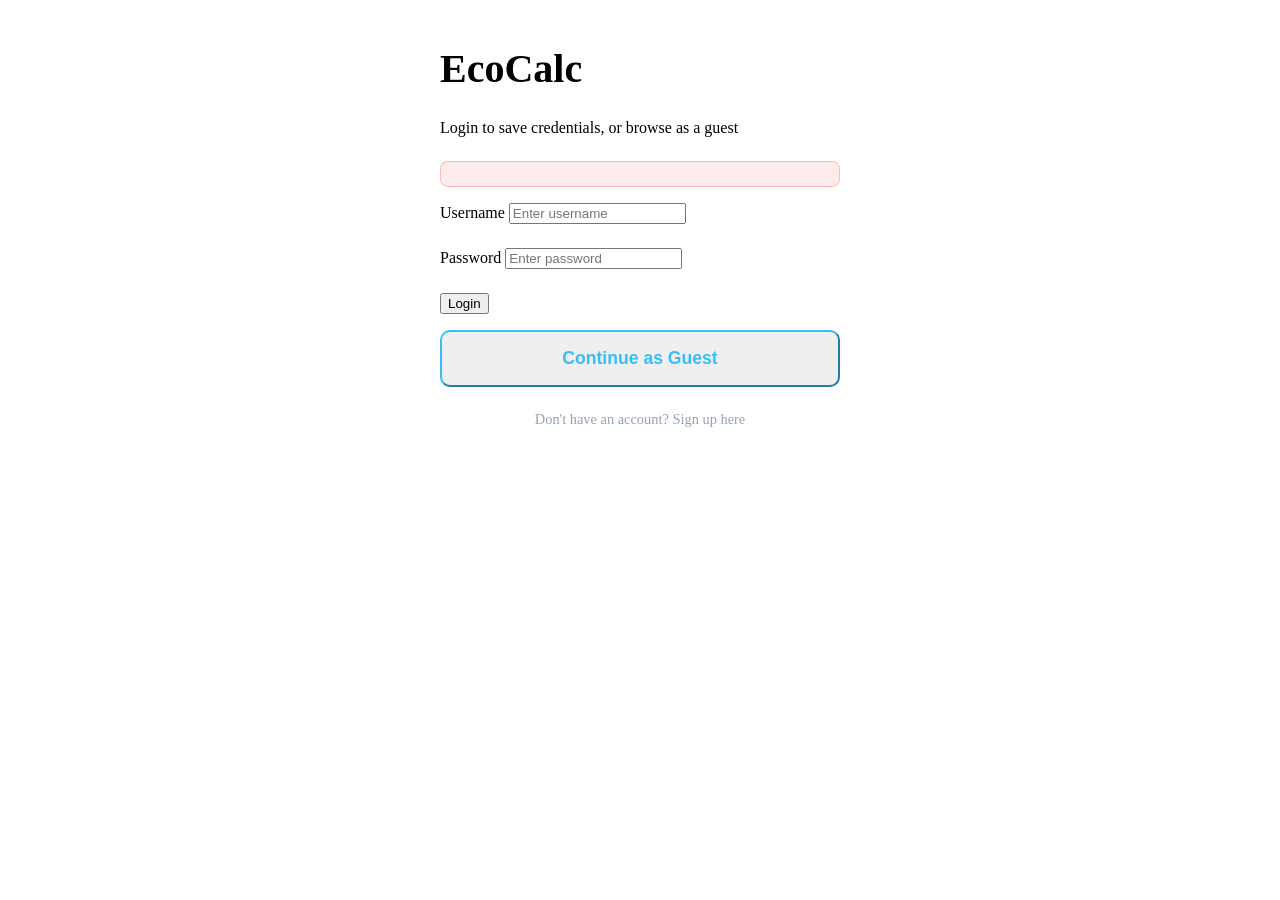
==== login.html @ e7122d2a "Initial upload" ====
<!DOCTYPE html>
<html lang="en">
<head>
    <meta charset="UTF-8">
    <meta name="viewport" content="width=device-width, initial-scale=1.0">
    <title>EcoCalc - Login</title>
    <link href="https://fonts.googleapis.com/css2?family=Outfit:wght@300;400;600;700&display=swap" rel="stylesheet">
    <link rel="stylesheet" href="static/css/style.css">
    <style>
        .login-container {
            max-width: 400px;
            margin: 0 auto;
            margin-top: 5vh;
        }
        .error-message {
            color: #ef4444;
            background: rgba(239, 68, 68, 0.1);
            border: 1px solid rgba(239, 68, 68, 0.3);
            padding: 0.75rem;
            border-radius: 8px;
            margin-bottom: 1rem;
            text-align: center;
            font-size: 0.95rem;
        }
    </style>
</head>
<body>
    <div class="background-blobs">
        <div class="blob blob-1"></div>
        <div class="blob blob-2"></div>
    </div>

    <main class="container login-container">
        <div class="glass-card">
            <header class="header" style="margin-bottom: 1.5rem;">
                <h1 style="font-size: 2.5rem;">EcoCalc</h1>
                <p>Login to save credentials, or browse as a guest</p>
            </header>

            <div id="error-box" class="error-message hidden"></div>

            <form id="login-form">
                <div class="form-group" style="margin-bottom: 1.5rem;">
                    <div class="input-field">
                        <label for="username">Username</label>
                        <input type="text" id="username" name="username" required placeholder="Enter username">
                    </div>
                </div>
                
                <div class="form-group" style="margin-bottom: 1.5rem;">
                    <div class="input-field">
                        <label for="password">Password</label>
                        <input type="password" id="password" name="password" required placeholder="Enter password">
                    </div>
                </div>

                <button type="submit" class="submit-btn">Login</button>
                <button type="button" id="guest-btn" class="reset-btn" style="width: 100%; margin-top: 1rem; padding: 1rem; border-radius: 10px; font-size: 1.1rem; font-weight: 600; border-color: #38bdf8; color: #38bdf8;">Continue as Guest</button>
            </form>
            
            <div style="text-align: center; margin-top: 1.5rem;">
                <p style="color: #94a3b8; font-size: 0.9rem;">Don't have an account? <a href="signup.html" style="color: var(--primary); text-decoration: none;">Sign up here</a></p>
            </div>
        </div>
    </main>
    <script src="static/js/login.js"></script>
</body>
</html>
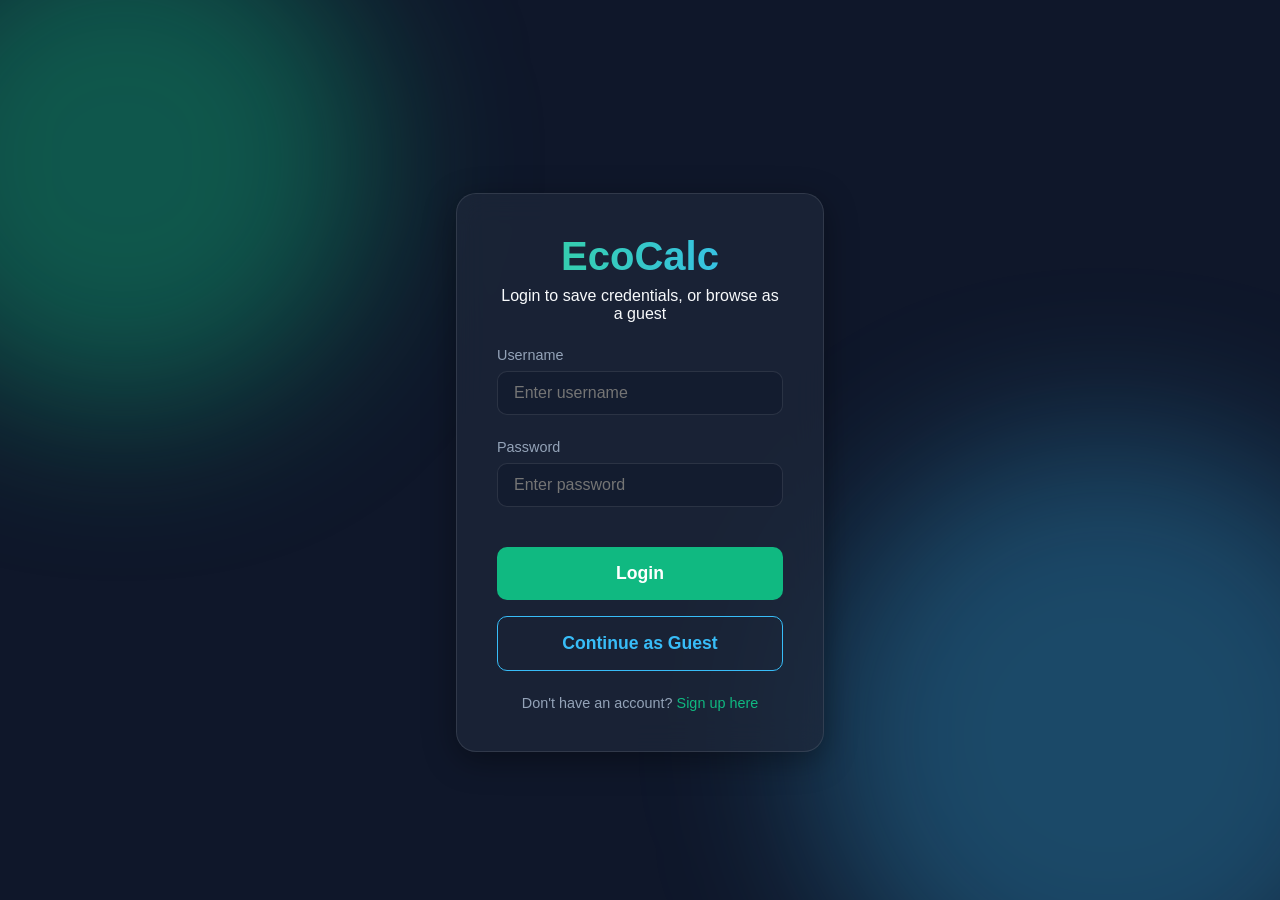
==== commit 09508992: "Update login.html" ====
--- a/login.html
+++ b/login.html
@@ -5,7 +5,7 @@
     <meta name="viewport" content="width=device-width, initial-scale=1.0">
     <title>EcoCalc - Login</title>
     <link href="https://fonts.googleapis.com/css2?family=Outfit:wght@300;400;600;700&display=swap" rel="stylesheet">
-    <link rel="stylesheet" href="static/css/style.css">
+    <link rel="stylesheet" href="style.css">
     <style>
         .login-container {
             max-width: 400px;
--- a/style.css
+++ b/style.css
@@ -0,0 +1,289 @@
+:root {
+    --bg-color: #0f172a;
+    --text-color: #f8fafc;
+    --primary: #10b981;
+    --primary-hover: #059669;
+    --glass-bg: rgba(30, 41, 59, 0.7);
+    --glass-border: rgba(255, 255, 255, 0.1);
+    --card-shadow: 0 8px 32px 0 rgba(0, 0, 0, 0.37);
+    --blob-1: rgba(16, 185, 129, 0.4);
+    --blob-2: rgba(56, 189, 248, 0.3);
+}
+
+* {
+    margin: 0;
+    padding: 0;
+    box-sizing: border-box;
+    font-family: 'Outfit', sans-serif;
+}
+
+body {
+    background-color: var(--bg-color);
+    color: var(--text-color);
+    min-height: 100vh;
+    display: flex;
+    justify-content: center;
+    align-items: center;
+    overflow-x: hidden;
+    position: relative;
+    padding: 2rem 0;
+}
+
+.background-blobs {
+    position: fixed;
+    width: 100vw;
+    height: 100vh;
+    top: 0;
+    left: 0;
+    overflow: hidden;
+    z-index: -1;
+}
+
+.blob {
+    position: absolute;
+    filter: blur(80px);
+    border-radius: 50%;
+    animation: float 10s ease-in-out infinite alternate;
+}
+
+.blob-1 {
+    width: 40vw;
+    height: 40vw;
+    max-width: 500px;
+    max-height: 500px;
+    background: var(--blob-1);
+    top: -10%;
+    left: -10%;
+}
+
+.blob-2 {
+    width: 50vw;
+    height: 50vw;
+    max-width: 600px;
+    max-height: 600px;
+    background: var(--blob-2);
+    bottom: -15%;
+    right: -10%;
+    animation-delay: -5s;
+}
+
+@keyframes float {
+    0% { transform: translate(0, 0) scale(1); }
+    100% { transform: translate(30px, 30px) scale(1.05); }
+}
+
+.container {
+    width: 100%;
+    max-width: 700px;
+    padding: 1rem;
+    z-index: 1;
+}
+
+.header {
+    text-align: center;
+    margin-bottom: 2rem;
+}
+
+.header h1 {
+    font-size: 3rem;
+    font-weight: 700;
+    background: linear-gradient(to right, #34d399, #38bdf8);
+    -webkit-background-clip: text;
+    -webkit-text-fill-color: transparent;
+    margin-bottom: 0.5rem;
+}
+
+.glass-card {
+    background: var(--glass-bg);
+    backdrop-filter: blur(16px);
+    -webkit-backdrop-filter: blur(16px);
+    border: 1px solid var(--glass-border);
+    border-radius: 20px;
+    padding: 2.5rem;
+    box-shadow: var(--card-shadow);
+    transition: transform 0.3s ease, opacity 0.5s ease;
+}
+
+.hidden {
+    display: none !important;
+}
+
+.form-group {
+    margin-bottom: 2rem;
+}
+
+.form-group h2 {
+    font-size: 1.2rem;
+    margin-bottom: 1rem;
+    display: flex;
+    align-items: center;
+    gap: 0.5rem;
+    color: #cbd5e1;
+}
+
+.input-grid {
+    display: grid;
+    grid-template-columns: repeat(auto-fit, minmax(180px, 1fr));
+    gap: 1.5rem;
+}
+
+.input-field {
+    display: flex;
+    flex-direction: column;
+}
+
+.input-field.full-width {
+    grid-column: 1 / -1;
+}
+
+label {
+    font-size: 0.9rem;
+    margin-bottom: 0.5rem;
+    color: #94a3b8;
+}
+
+input, select {
+    background: rgba(15, 23, 42, 0.5);
+    border: 1px solid rgba(255, 255, 255, 0.1);
+    border-radius: 10px;
+    padding: 0.75rem 1rem;
+    color: white;
+    font-size: 1rem;
+    transition: all 0.3s ease;
+}
+
+input:focus, select:focus {
+    outline: none;
+    border-color: var(--primary);
+    box-shadow: 0 0 0 2px rgba(16, 185, 129, 0.2);
+}
+
+select option {
+    background: var(--bg-color);
+    color: white;
+}
+
+button {
+    width: 100%;
+    padding: 1rem;
+    border: none;
+    border-radius: 10px;
+    font-size: 1.1rem;
+    font-weight: 600;
+    cursor: pointer;
+    transition: all 0.3s ease;
+}
+
+.submit-btn {
+    background: var(--primary);
+    color: white;
+    margin-top: 1rem;
+}
+
+.submit-btn:hover {
+    background: var(--primary-hover);
+    transform: translateY(-2px);
+    box-shadow: 0 4px 12px rgba(16, 185, 129, 0.3);
+}
+
+.results-section {
+    text-align: center;
+    animation: slideUp 0.5s ease-out;
+}
+
+@keyframes slideUp {
+    from { opacity: 0; transform: translateY(20px); }
+    to { opacity: 1; transform: translateY(0); }
+}
+
+.results-section h2 {
+    color: #cbd5e1;
+    margin-bottom: 1.5rem;
+}
+
+.total-score {
+    font-size: 4rem;
+    font-weight: 700;
+    color: var(--primary);
+    margin-bottom: 2rem;
+    display: flex;
+    justify-content: center;
+    align-items: baseline;
+    gap: 0.5rem;
+}
+
+.total-score .unit {
+    font-size: 1.5rem;
+    color: #94a3b8;
+    font-weight: 400;
+}
+
+.breakdown {
+    display: flex;
+    flex-direction: column;
+    gap: 1rem;
+    margin-bottom: 2rem;
+    background: rgba(0, 0, 0, 0.2);
+    border-radius: 12px;
+    padding: 1.5rem;
+}
+
+.breakdown-item {
+    display: flex;
+    justify-content: space-between;
+    align-items: center;
+    padding-bottom: 0.5rem;
+    border-bottom: 1px solid rgba(255, 255, 255, 0.05);
+}
+
+.breakdown-item:last-child {
+    border-bottom: none;
+    padding-bottom: 0;
+}
+
+.breakdown-item .label {
+    color: #94a3b8;
+}
+
+.breakdown-item .value {
+    font-weight: 600;
+    color: #f8fafc;
+}
+
+.reset-btn {
+    background: transparent;
+    border: 1px solid var(--primary);
+    color: var(--primary);
+}
+
+.reset-btn:hover {
+    background: rgba(16, 185, 129, 0.1);
+}
+
+/* Loading state */
+.submit-btn.loading {
+    position: relative;
+    color: transparent;
+}
+.submit-btn.loading::after {
+    content: "";
+    position: absolute;
+    width: 20px;
+    height: 20px;
+    top: calc(50% - 10px);
+    left: calc(50% - 10px);
+    border: 2px solid rgba(255,255,255,0.5);
+    border-top-color: white;
+    border-radius: 50%;
+    animation: spin 1s linear infinite;
+}
+
+@keyframes spin {
+    to { transform: rotate(360deg); }
+}
+
+@media (max-width: 600px) {
+    .header h1 { font-size: 2.5rem; }
+    .glass-card { padding: 1.5rem; }
+    .total-score { font-size: 3rem; }
+}
